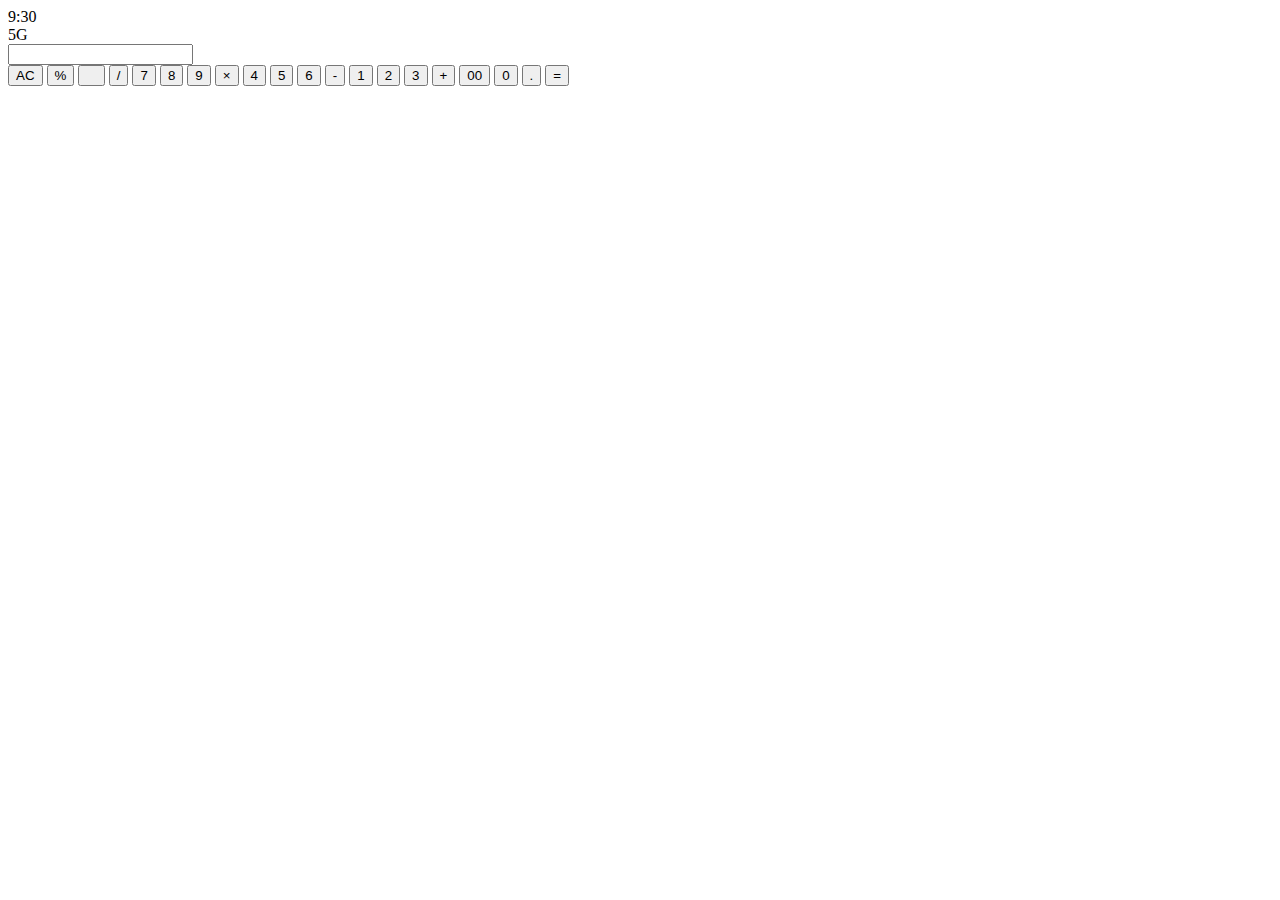
==== index (1).html @ 72a07aba "Add files via upload" ====
<!DOCTYPE html>
<html lang="en">

<head>
    <meta charset="UTF-8" />
    <title>Maha cute</title>
    <meta name="maha" content="you  cutey" />
    <link rel="stylesheet" href="css/css(1).css">
    <link rel="stylesheet" href="all.min.css"/>
</head>
<body>
  <div class="main">
    <div class="main1">
      <div class="main2">
        <div class="header">
        <span class="time">9:30</span>
        <span class="circle"><i class="fa-solid fa-circle"></i></span>
        <div class="contans">
          <span>5G</span>
          <i class="fa-brands fa-whatsapp" style="margin-right: 2px;"></i>
          <i class="fa-solid fa-wifi"></i>
          <i class="fa-solid fa-battery-full" style="transform: rotate(270deg);"></i>
        </div>
      </div>
       <input class="input" type="text">
       <span class="line"></span>
       
      </div>
      <div class="main3">
        <button class="acdelete" data-key="AC">AC</button>
        <button class="calculation" data-key="%">%</button>
        <button class="calculation" data-key="CC"><i class="fa-solid fa-delete-left"></i></button>
        <button class="calculation" data-key="/">/</button>
        <button class="numbers" data-key="7">7</button>
        <button class="numbers" data-key="8">8</button>
        <button class="numbers" data-key="9">9</button>
        <button class="calculation" data-key="*">×</button>
        <button class="numbers" data-key="4">4</button>
        <button class="numbers" data-key="5">5</button>
        <button class="numbers" data-key="6">6</button>
        <button class="calculation" data-key="-">-</button>
        <button class="numbers" data-key="1">1</button>
        <button class="numbers" data-key="2">2</button>
        <button class="numbers" data-key="3">3</button>
        <button class="calculation" data-key="+">+</button>
        <button class="numbers" data-key="00">00</button>
        <button class="numbers" data-key="0">0</button>
        <button class="numbers" data-key="." >.</button>
        <button class="result calculation" data-key="=">=</button>

       </div>
     
    </div>
  </div>
<script src="js(1).js"></script>
</body>
</html>
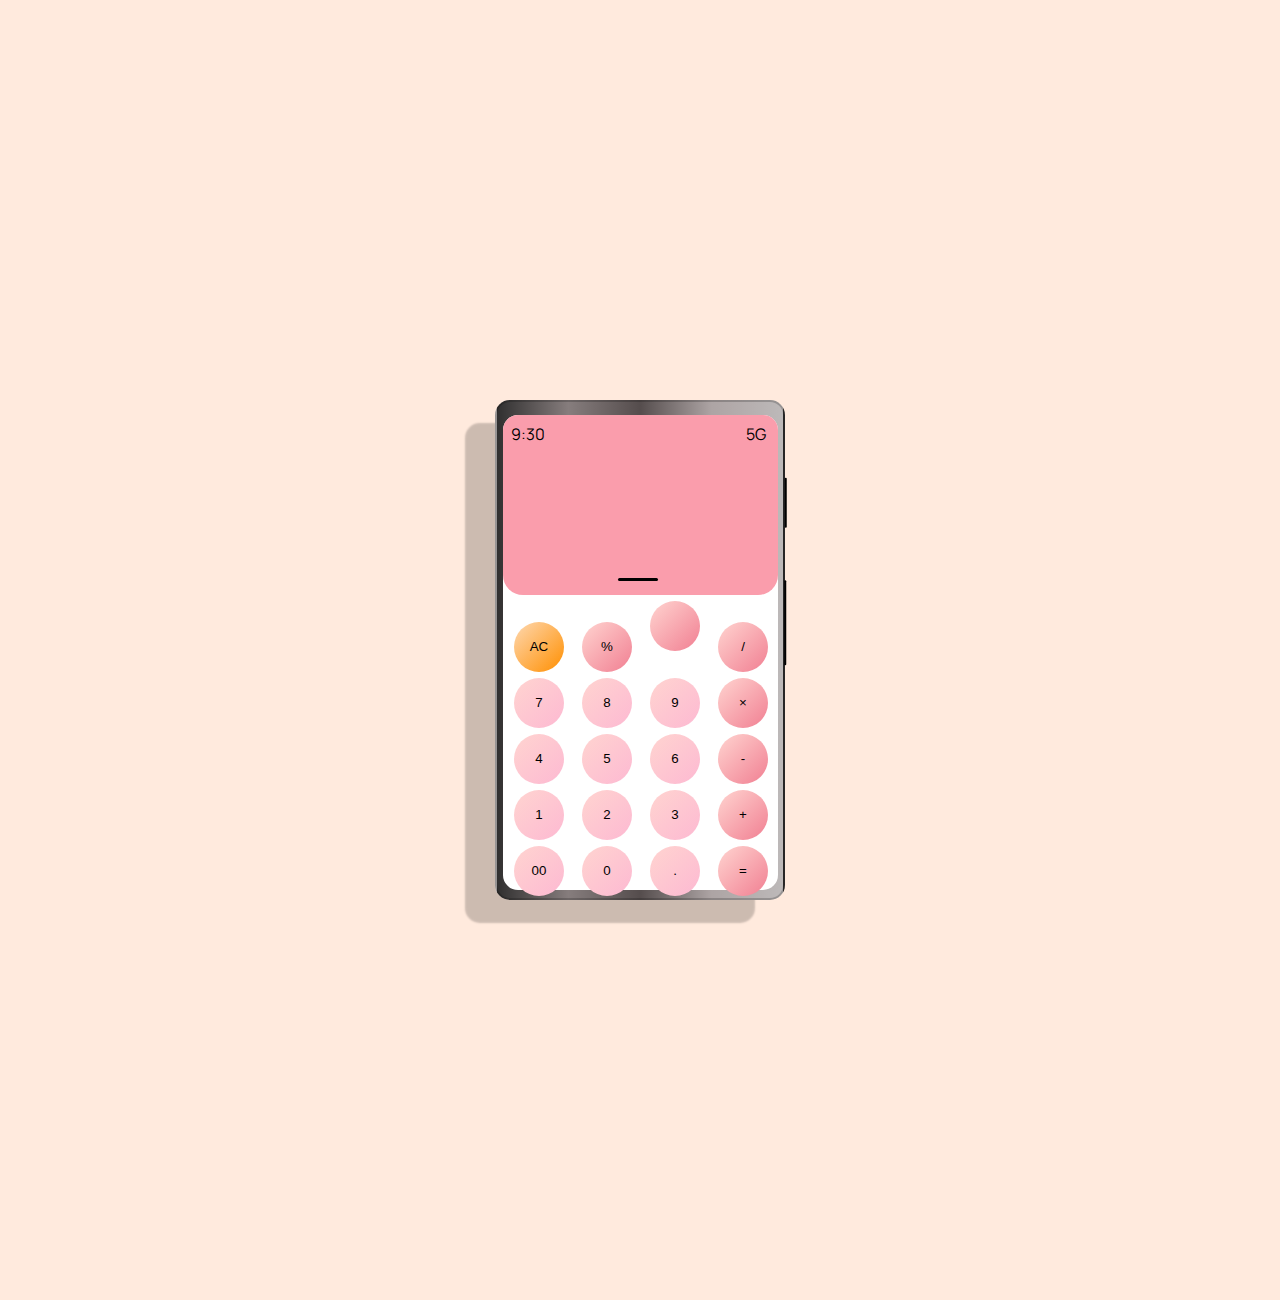
==== commit a1ee1dfb: "Update index (1).html" ====
--- a/index (1).html
+++ b/index (1).html
@@ -5,7 +5,7 @@
     <meta charset="UTF-8" />
     <title>Maha cute</title>
     <meta name="maha" content="you  cutey" />
-    <link rel="stylesheet" href="css/css(1).css">
+    <link rel="stylesheet" href="css(1).css">
     <link rel="stylesheet" href="all.min.css"/>
 </head>
 <body>
--- a/css(1).css
+++ b/css(1).css
@@ -0,0 +1,115 @@
+
+@import url('https://fonts.googleapis.com/css2?family=Manrope:wght@200..800&family=Red+Hat+Display:ital,wght@0,300..900;1,300..900&display=swap');
+*{
+    box-sizing: border-box;
+    padding: 0;
+    margin: 0;
+}
+body{
+ font-family:"Manrope", serif ;
+ background-color: #FFEADD;
+}
+.main{
+    width: 290px;
+    height: 500px;
+    background-image: linear-gradient(to left,rgb(189, 185, 185),rgb(173, 164, 164),rgb(85, 77, 77) , rgb(134, 125, 125),rgb(48, 47, 47));
+    margin: 40px auto;
+    border-radius: 15px;
+    position: relative;
+    box-shadow: -30px 23px 2px rgba(0, 0, 0, 0.2);
+    border: 2px rgba(0, 0, 0, 0.2) solid;
+}
+.main1{
+    margin: 13px 6px;
+    background-color: white;
+    width: 275px;
+    height: 475px;
+    position: absolute;
+    border-radius: 15px;
+}
+.main2{
+    background:#fa9dac;
+    border-radius: 15px 15px 20px 20px;
+    width: 100%;
+    height: 180px;
+}
+.header{
+    display: flex;
+    justify-content: space-between;
+    padding: 8px;
+}
+.contans span{
+    margin-right: 2px;
+}
+.circle{
+    margin-right: -46px;
+}
+.input{
+    background:#fa9dac;
+    border: none;
+    height: 90px;
+    margin-top: 14px;
+    padding: 14px;
+    width: 100%;
+    outline: none;
+    font-size: 40px;
+}
+.line{
+    width: 40px;
+    height: 3px;
+    background-color: black;
+    position: absolute;
+    margin-left: -160px;
+    margin-top: 125px;
+    border-radius: 19px;
+}
+
+button{
+    width: 50px;
+    height: 50px;
+    border-radius: 50%;
+    border: none;
+    margin-left: 11px;
+    margin-right: 4px;
+    margin-top: 6px;
+}
+
+.acdelete{
+    background-image: linear-gradient(to top left ,#FF8F00,#FED8B1);
+    
+}
+.calculation{
+    background-image: linear-gradient(to top left ,#f17f92,#ffd4d0);
+    
+}
+.numbers{
+    background-image: linear-gradient(to top left ,#fdb9d2,#ffd4d0);
+   
+}
+.main::before{
+    content: "";
+    position: absolute;
+    background-color: black;
+    width: 85px;
+    height: 1.5px;
+    transform: rotate(90deg);
+    left: 246px;
+    top: 220px;
+    border-radius: 16px;
+}
+.main::after{
+    content: "";
+    position: absolute;
+    background-color: black;
+    width: 50px;
+    height: 1.5px;
+    transform: rotate(90deg);
+    left: 264px;
+    top: 100px;
+    border-radius: 25px;
+}
+@media(min-width:600px){
+    .main{
+        margin: 400px auto; 
+    }
+}